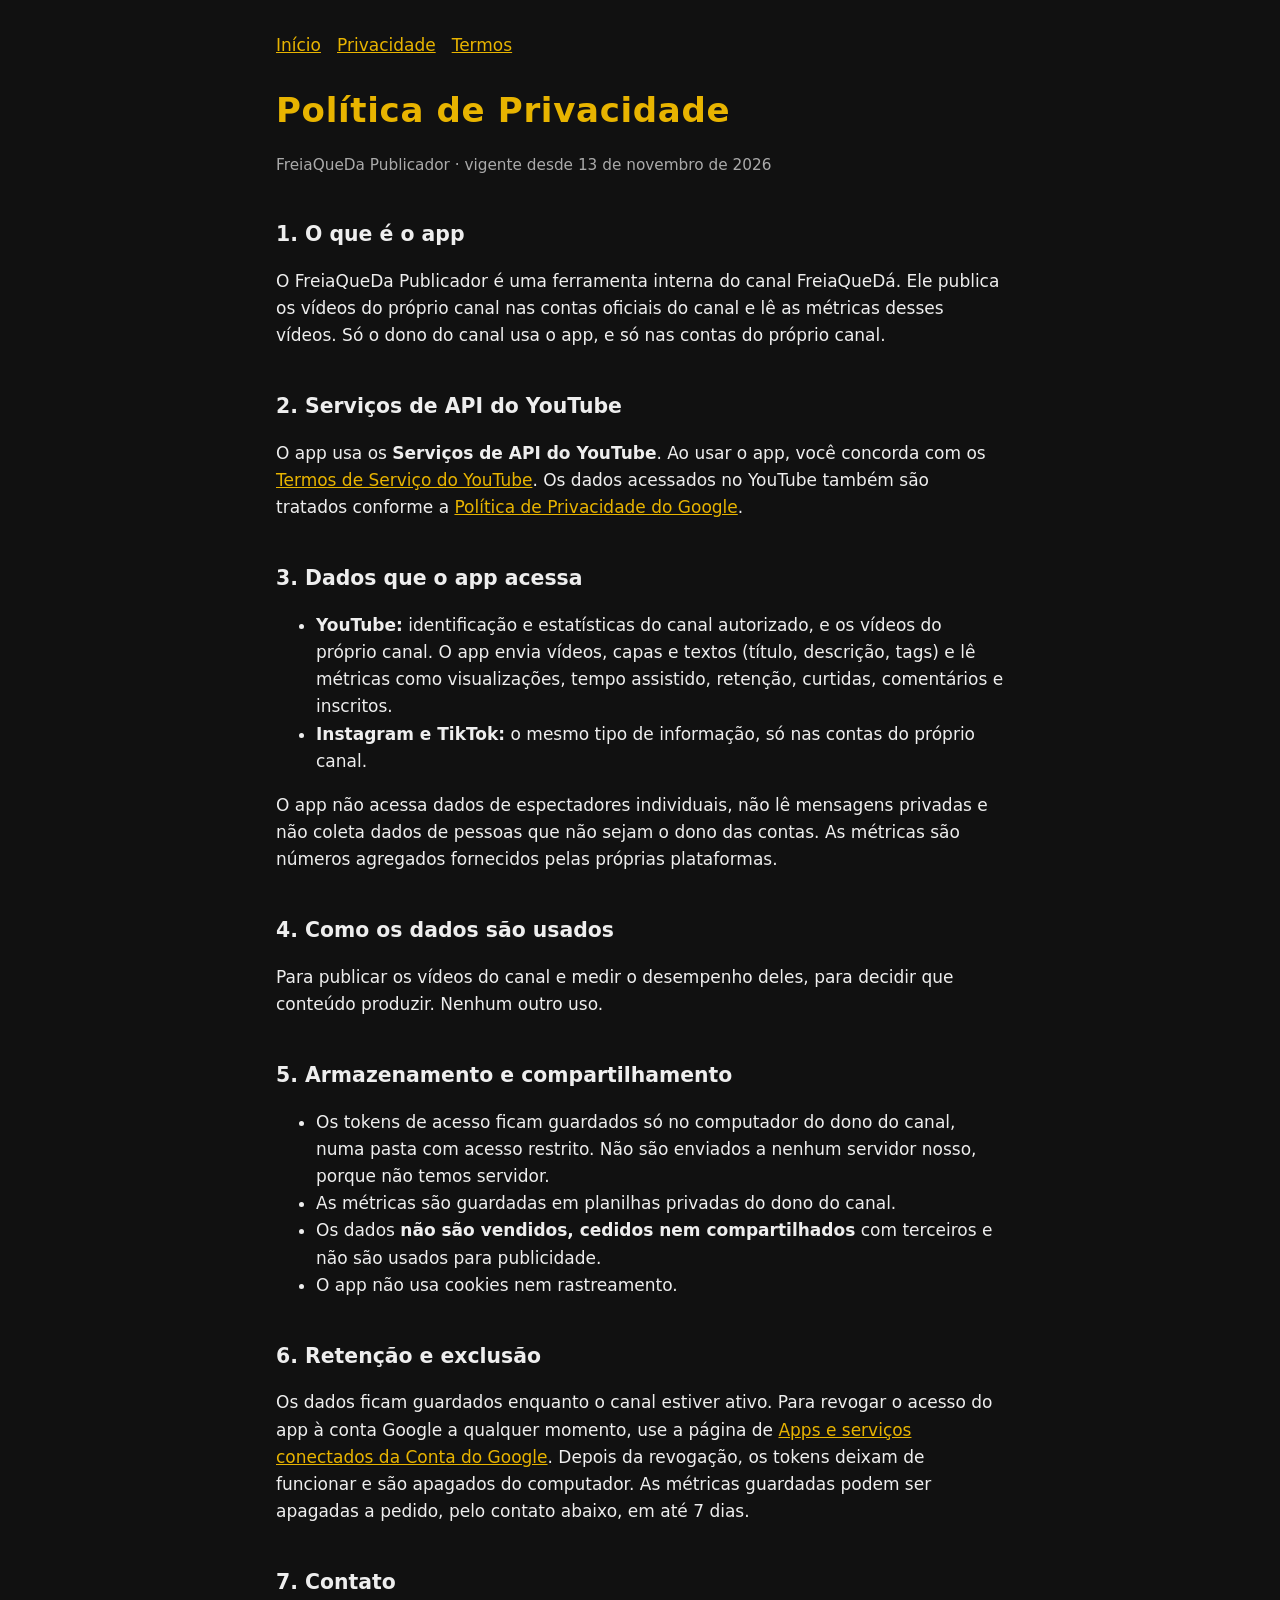
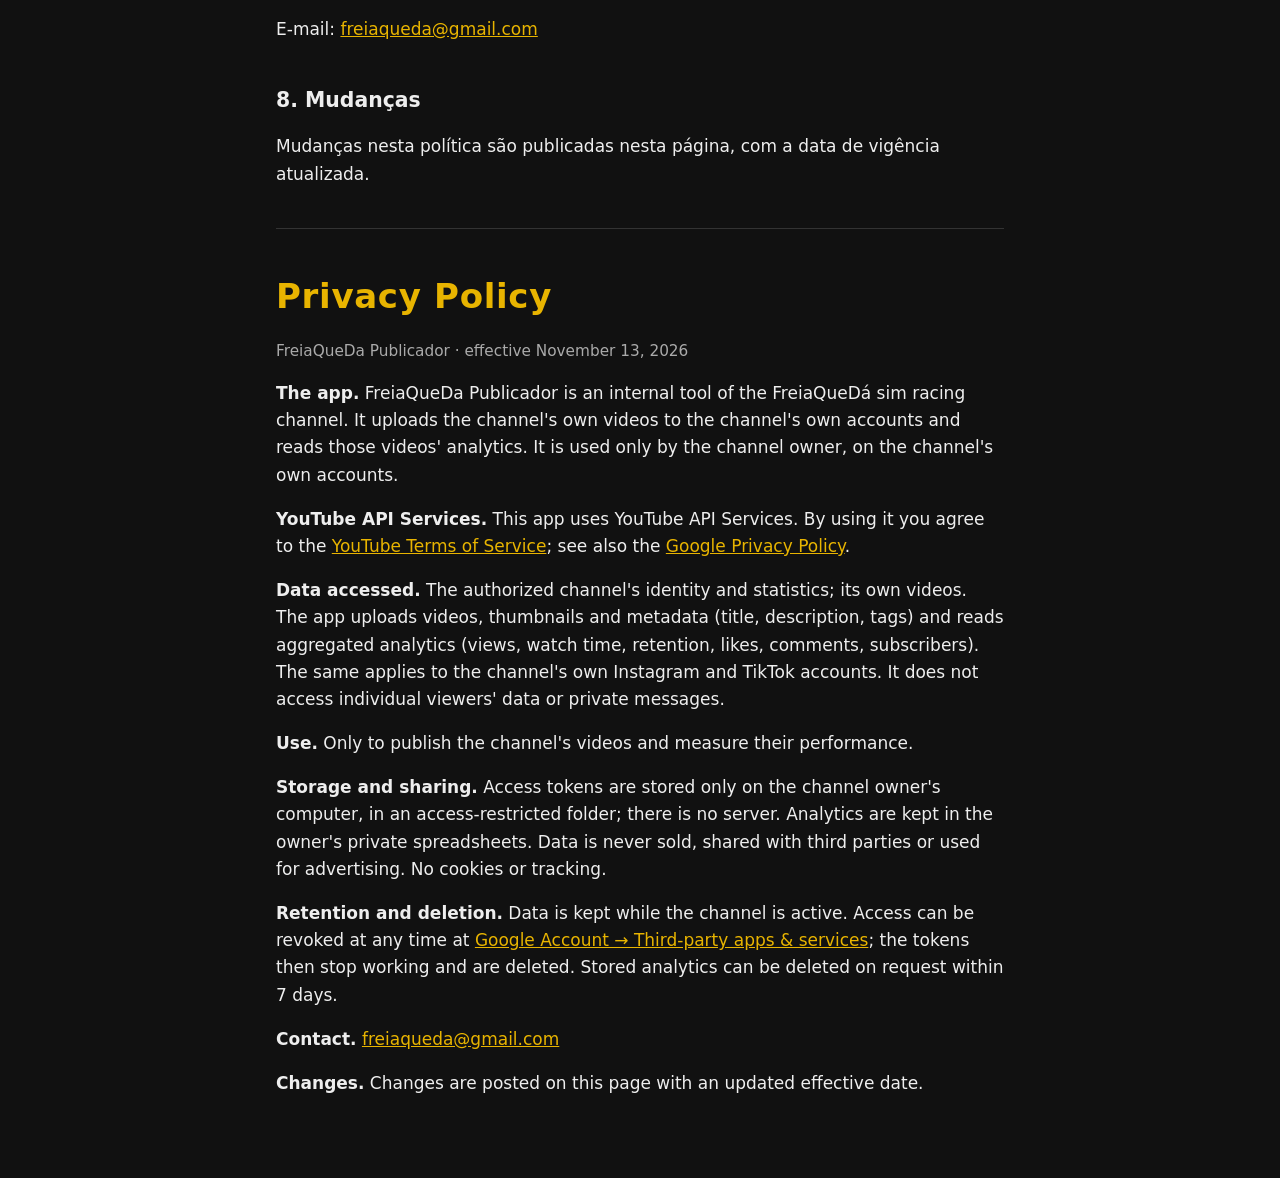
==== privacidade.html @ 6fde630b "site: inicio, privacidade e termos" ====
<!doctype html>
<html lang="pt-BR">
<head>
<meta charset="utf-8">
<meta name="viewport" content="width=device-width, initial-scale=1">
<title>Política de Privacidade · FreiaQueDá</title>
<link rel="stylesheet" href="estilo.css">
</head>
<body>
<main>
<nav><a href="index.html">Início</a><a href="privacidade.html">Privacidade</a><a href="termos.html">Termos</a></nav>
<h1>Política de Privacidade</h1>
<p class="data">FreiaQueDa Publicador · vigente desde 13 de novembro de 2026</p>

<h2>1. O que é o app</h2>
<p>O FreiaQueDa Publicador é uma ferramenta interna do canal FreiaQueDá. Ele publica os vídeos do próprio
canal nas contas oficiais do canal e lê as métricas desses vídeos. Só o dono do canal usa o app, e só nas
contas do próprio canal.</p>

<h2>2. Serviços de API do YouTube</h2>
<p>O app usa os <strong>Serviços de API do YouTube</strong>. Ao usar o app, você concorda com os
<a href="https://www.youtube.com/t/terms">Termos de Serviço do YouTube</a>. Os dados acessados no YouTube
também são tratados conforme a <a href="https://policies.google.com/privacy">Política de Privacidade do Google</a>.</p>

<h2>3. Dados que o app acessa</h2>
<ul>
<li><strong>YouTube:</strong> identificação e estatísticas do canal autorizado, e os vídeos do próprio canal.
O app envia vídeos, capas e textos (título, descrição, tags) e lê métricas como visualizações, tempo
assistido, retenção, curtidas, comentários e inscritos.</li>
<li><strong>Instagram e TikTok:</strong> o mesmo tipo de informação, só nas contas do próprio canal.</li>
</ul>
<p>O app não acessa dados de espectadores individuais, não lê mensagens privadas e não coleta dados de
pessoas que não sejam o dono das contas. As métricas são números agregados fornecidos pelas próprias
plataformas.</p>

<h2>4. Como os dados são usados</h2>
<p>Para publicar os vídeos do canal e medir o desempenho deles, para decidir que conteúdo produzir.
Nenhum outro uso.</p>

<h2>5. Armazenamento e compartilhamento</h2>
<ul>
<li>Os tokens de acesso ficam guardados só no computador do dono do canal, numa pasta com acesso
restrito. Não são enviados a nenhum servidor nosso, porque não temos servidor.</li>
<li>As métricas são guardadas em planilhas privadas do dono do canal.</li>
<li>Os dados <strong>não são vendidos, cedidos nem compartilhados</strong> com terceiros e não são usados
para publicidade.</li>
<li>O app não usa cookies nem rastreamento.</li>
</ul>

<h2>6. Retenção e exclusão</h2>
<p>Os dados ficam guardados enquanto o canal estiver ativo. Para revogar o acesso do app à conta Google a
qualquer momento, use a página de
<a href="https://myaccount.google.com/connections">Apps e serviços conectados da Conta do Google</a>.
Depois da revogação, os tokens deixam de funcionar e são apagados do computador. As métricas guardadas
podem ser apagadas a pedido, pelo contato abaixo, em até 7 dias.</p>

<h2>7. Contato</h2>
<p>E-mail: <a href="mailto:freiaqueda@gmail.com">freiaqueda@gmail.com</a></p>

<h2>8. Mudanças</h2>
<p>Mudanças nesta política são publicadas nesta página, com a data de vigência atualizada.</p>

<hr>
<section id="en" lang="en">
<h1>Privacy Policy</h1>
<p class="data">FreiaQueDa Publicador · effective November 13, 2026</p>
<p><strong>The app.</strong> FreiaQueDa Publicador is an internal tool of the FreiaQueDá sim racing channel.
It uploads the channel's own videos to the channel's own accounts and reads those videos' analytics. It
is used only by the channel owner, on the channel's own accounts.</p>
<p><strong>YouTube API Services.</strong> This app uses YouTube API Services. By using it you agree to the
<a href="https://www.youtube.com/t/terms">YouTube Terms of Service</a>; see also the
<a href="https://policies.google.com/privacy">Google Privacy Policy</a>.</p>
<p><strong>Data accessed.</strong> The authorized channel's identity and statistics; its own videos. The app
uploads videos, thumbnails and metadata (title, description, tags) and reads aggregated analytics (views,
watch time, retention, likes, comments, subscribers). The same applies to the channel's own Instagram and
TikTok accounts. It does not access individual viewers' data or private messages.</p>
<p><strong>Use.</strong> Only to publish the channel's videos and measure their performance.</p>
<p><strong>Storage and sharing.</strong> Access tokens are stored only on the channel owner's computer, in an
access-restricted folder; there is no server. Analytics are kept in the owner's private spreadsheets.
Data is never sold, shared with third parties or used for advertising. No cookies or tracking.</p>
<p><strong>Retention and deletion.</strong> Data is kept while the channel is active. Access can be revoked at
any time at <a href="https://myaccount.google.com/connections">Google Account → Third-party apps &amp; services</a>;
the tokens then stop working and are deleted. Stored analytics can be deleted on request within 7 days.</p>
<p><strong>Contact.</strong> <a href="mailto:freiaqueda@gmail.com">freiaqueda@gmail.com</a></p>
<p><strong>Changes.</strong> Changes are posted on this page with an updated effective date.</p>
</section>
</main>
</body>
</html>
---- estilo.css ----
:root { --fundo: #111; --texto: #eee; --suave: #aaa; --destaque: #e8b400; }
* { box-sizing: border-box; }
body { margin: 0; background: var(--fundo); color: var(--texto); font: 17px/1.6 system-ui, sans-serif; }
main { max-width: 760px; margin: 0 auto; padding: 32px 16px 64px; }
h1 { font-size: 2em; margin: 0 0 4px; color: var(--destaque); letter-spacing: .02em; }
h2 { font-size: 1.2em; margin-top: 2em; }
a { color: var(--destaque); }
.data, footer { color: var(--suave); font-size: .9em; }
nav { margin: 0 0 24px; display: flex; gap: 16px; flex-wrap: wrap; }
hr { border: 0; border-top: 1px solid #333; margin: 40px 0; }
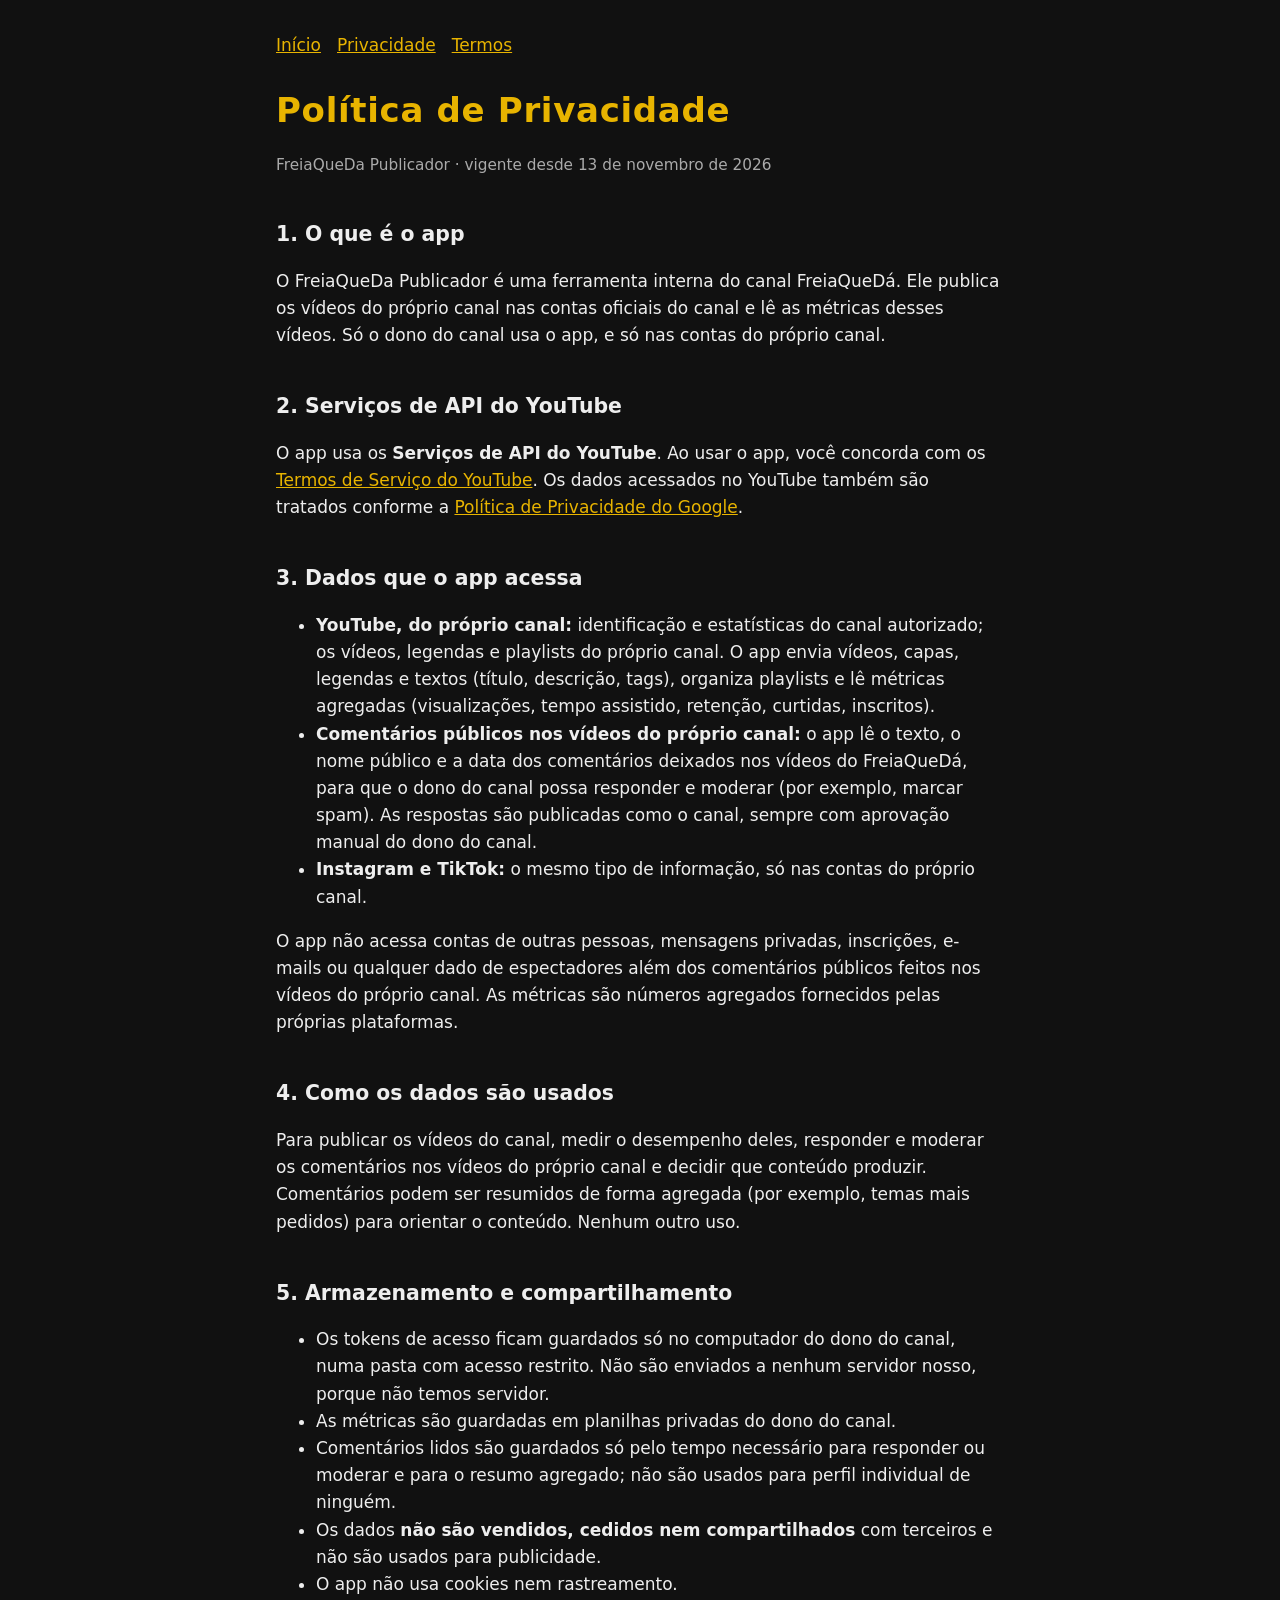
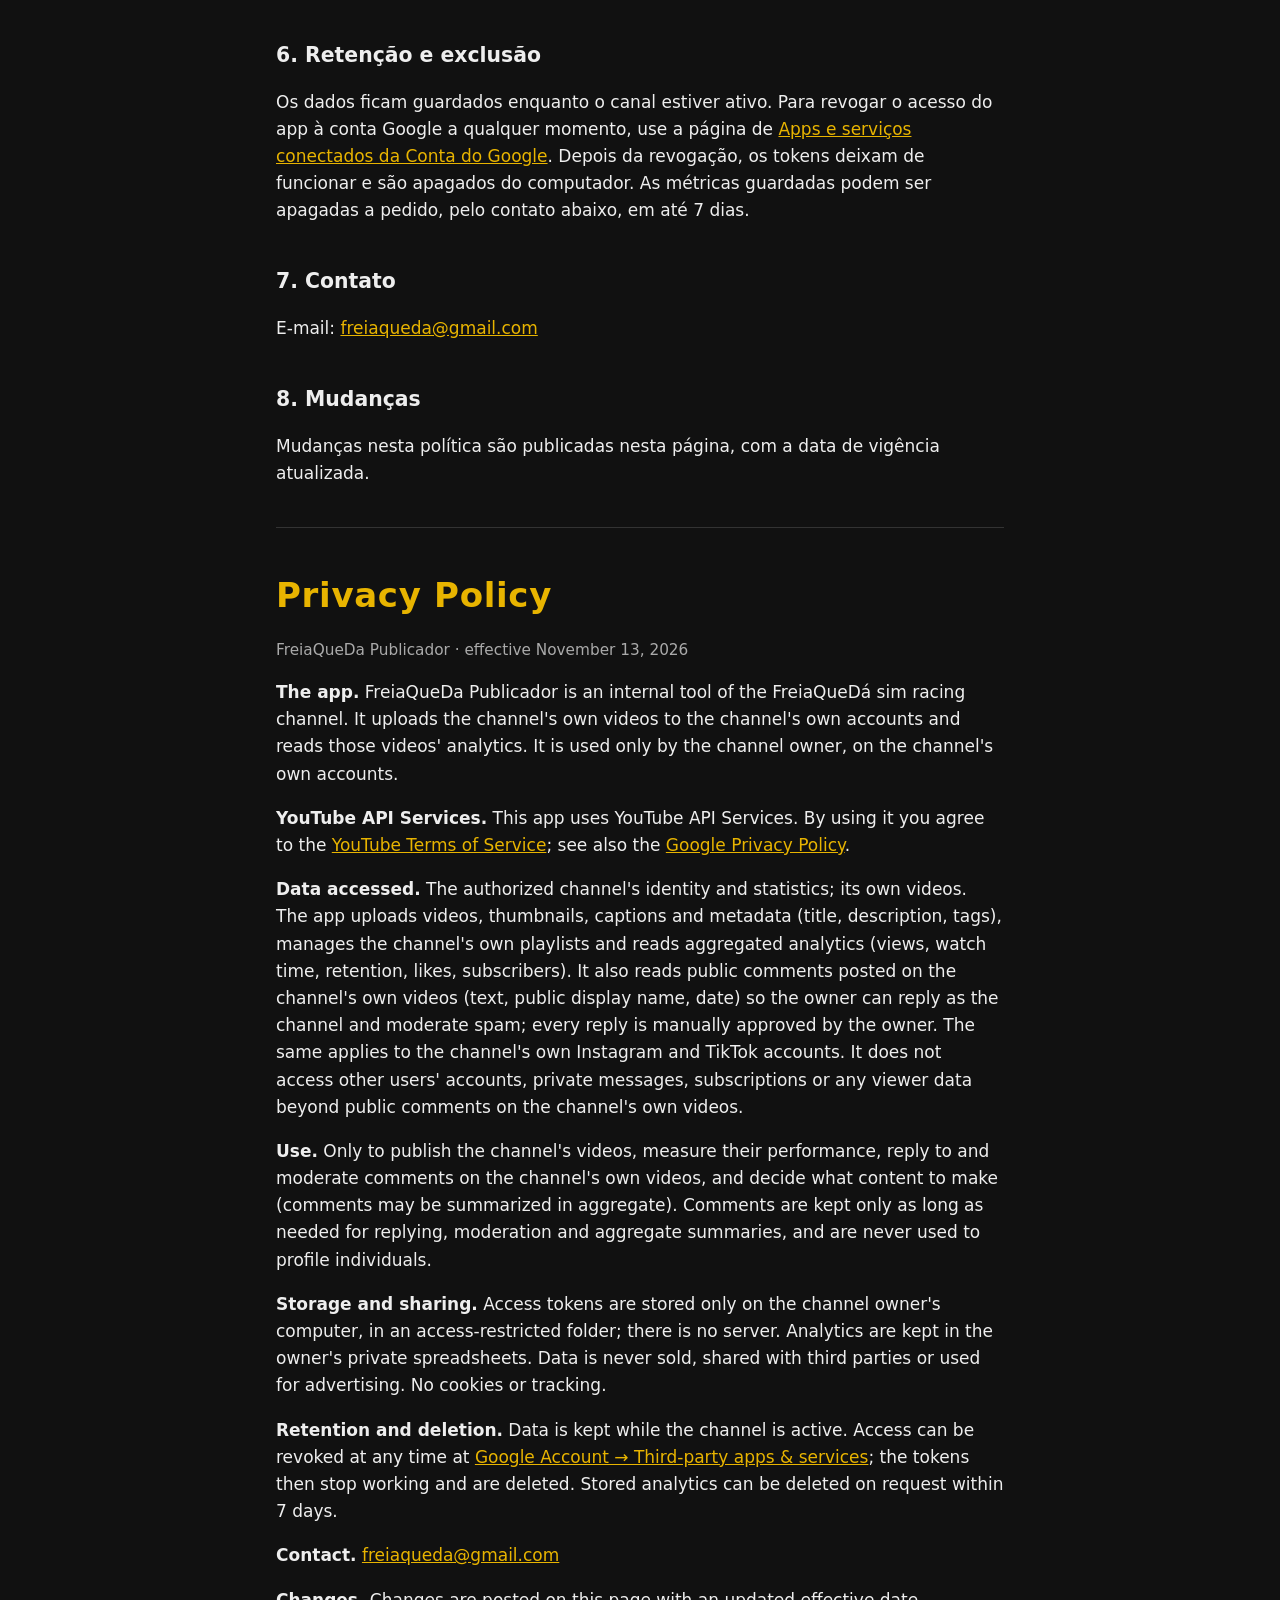
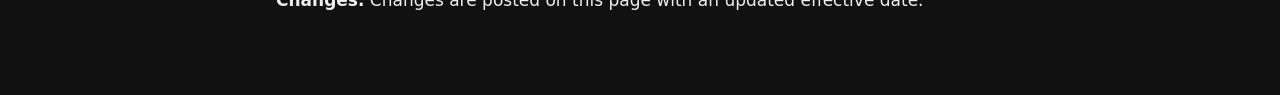
==== commit 1a96baf5: "privacidade: comentarios, legendas e playlists do proprio canal" ====
--- a/privacidade.html
+++ b/privacidade.html
@@ -1,89 +1,101 @@
-<!doctype html>
-<html lang="pt-BR">
-<head>
-<meta charset="utf-8">
-<meta name="viewport" content="width=device-width, initial-scale=1">
-<title>Política de Privacidade · FreiaQueDá</title>
-<link rel="stylesheet" href="estilo.css">
-</head>
-<body>
-<main>
-<nav><a href="index.html">Início</a><a href="privacidade.html">Privacidade</a><a href="termos.html">Termos</a></nav>
-<h1>Política de Privacidade</h1>
-<p class="data">FreiaQueDa Publicador · vigente desde 13 de novembro de 2026</p>
-
-<h2>1. O que é o app</h2>
-<p>O FreiaQueDa Publicador é uma ferramenta interna do canal FreiaQueDá. Ele publica os vídeos do próprio
-canal nas contas oficiais do canal e lê as métricas desses vídeos. Só o dono do canal usa o app, e só nas
-contas do próprio canal.</p>
-
-<h2>2. Serviços de API do YouTube</h2>
-<p>O app usa os <strong>Serviços de API do YouTube</strong>. Ao usar o app, você concorda com os
-<a href="https://www.youtube.com/t/terms">Termos de Serviço do YouTube</a>. Os dados acessados no YouTube
-também são tratados conforme a <a href="https://policies.google.com/privacy">Política de Privacidade do Google</a>.</p>
-
-<h2>3. Dados que o app acessa</h2>
-<ul>
-<li><strong>YouTube:</strong> identificação e estatísticas do canal autorizado, e os vídeos do próprio canal.
-O app envia vídeos, capas e textos (título, descrição, tags) e lê métricas como visualizações, tempo
-assistido, retenção, curtidas, comentários e inscritos.</li>
-<li><strong>Instagram e TikTok:</strong> o mesmo tipo de informação, só nas contas do próprio canal.</li>
-</ul>
-<p>O app não acessa dados de espectadores individuais, não lê mensagens privadas e não coleta dados de
-pessoas que não sejam o dono das contas. As métricas são números agregados fornecidos pelas próprias
-plataformas.</p>
-
-<h2>4. Como os dados são usados</h2>
-<p>Para publicar os vídeos do canal e medir o desempenho deles, para decidir que conteúdo produzir.
-Nenhum outro uso.</p>
-
-<h2>5. Armazenamento e compartilhamento</h2>
-<ul>
-<li>Os tokens de acesso ficam guardados só no computador do dono do canal, numa pasta com acesso
-restrito. Não são enviados a nenhum servidor nosso, porque não temos servidor.</li>
-<li>As métricas são guardadas em planilhas privadas do dono do canal.</li>
-<li>Os dados <strong>não são vendidos, cedidos nem compartilhados</strong> com terceiros e não são usados
-para publicidade.</li>
-<li>O app não usa cookies nem rastreamento.</li>
-</ul>
-
-<h2>6. Retenção e exclusão</h2>
-<p>Os dados ficam guardados enquanto o canal estiver ativo. Para revogar o acesso do app à conta Google a
-qualquer momento, use a página de
-<a href="https://myaccount.google.com/connections">Apps e serviços conectados da Conta do Google</a>.
-Depois da revogação, os tokens deixam de funcionar e são apagados do computador. As métricas guardadas
-podem ser apagadas a pedido, pelo contato abaixo, em até 7 dias.</p>
-
-<h2>7. Contato</h2>
-<p>E-mail: <a href="mailto:freiaqueda@gmail.com">freiaqueda@gmail.com</a></p>
-
-<h2>8. Mudanças</h2>
-<p>Mudanças nesta política são publicadas nesta página, com a data de vigência atualizada.</p>
-
-<hr>
-<section id="en" lang="en">
-<h1>Privacy Policy</h1>
-<p class="data">FreiaQueDa Publicador · effective November 13, 2026</p>
-<p><strong>The app.</strong> FreiaQueDa Publicador is an internal tool of the FreiaQueDá sim racing channel.
-It uploads the channel's own videos to the channel's own accounts and reads those videos' analytics. It
-is used only by the channel owner, on the channel's own accounts.</p>
-<p><strong>YouTube API Services.</strong> This app uses YouTube API Services. By using it you agree to the
-<a href="https://www.youtube.com/t/terms">YouTube Terms of Service</a>; see also the
-<a href="https://policies.google.com/privacy">Google Privacy Policy</a>.</p>
-<p><strong>Data accessed.</strong> The authorized channel's identity and statistics; its own videos. The app
-uploads videos, thumbnails and metadata (title, description, tags) and reads aggregated analytics (views,
-watch time, retention, likes, comments, subscribers). The same applies to the channel's own Instagram and
-TikTok accounts. It does not access individual viewers' data or private messages.</p>
-<p><strong>Use.</strong> Only to publish the channel's videos and measure their performance.</p>
-<p><strong>Storage and sharing.</strong> Access tokens are stored only on the channel owner's computer, in an
-access-restricted folder; there is no server. Analytics are kept in the owner's private spreadsheets.
-Data is never sold, shared with third parties or used for advertising. No cookies or tracking.</p>
-<p><strong>Retention and deletion.</strong> Data is kept while the channel is active. Access can be revoked at
-any time at <a href="https://myaccount.google.com/connections">Google Account → Third-party apps &amp; services</a>;
-the tokens then stop working and are deleted. Stored analytics can be deleted on request within 7 days.</p>
-<p><strong>Contact.</strong> <a href="mailto:freiaqueda@gmail.com">freiaqueda@gmail.com</a></p>
-<p><strong>Changes.</strong> Changes are posted on this page with an updated effective date.</p>
-</section>
-</main>
-</body>
-</html>
+<!doctype html>
+<html lang="pt-BR">
+<head>
+<meta charset="utf-8">
+<meta name="viewport" content="width=device-width, initial-scale=1">
+<title>Política de Privacidade · FreiaQueDá</title>
+<link rel="stylesheet" href="estilo.css">
+</head>
+<body>
+<main>
+<nav><a href="index.html">Início</a><a href="privacidade.html">Privacidade</a><a href="termos.html">Termos</a></nav>
+<h1>Política de Privacidade</h1>
+<p class="data">FreiaQueDa Publicador · vigente desde 13 de novembro de 2026</p>
+
+<h2>1. O que é o app</h2>
+<p>O FreiaQueDa Publicador é uma ferramenta interna do canal FreiaQueDá. Ele publica os vídeos do próprio
+canal nas contas oficiais do canal e lê as métricas desses vídeos. Só o dono do canal usa o app, e só nas
+contas do próprio canal.</p>
+
+<h2>2. Serviços de API do YouTube</h2>
+<p>O app usa os <strong>Serviços de API do YouTube</strong>. Ao usar o app, você concorda com os
+<a href="https://www.youtube.com/t/terms">Termos de Serviço do YouTube</a>. Os dados acessados no YouTube
+também são tratados conforme a <a href="https://policies.google.com/privacy">Política de Privacidade do Google</a>.</p>
+
+<h2>3. Dados que o app acessa</h2>
+<ul>
+<li><strong>YouTube, do próprio canal:</strong> identificação e estatísticas do canal autorizado; os vídeos, legendas e
+playlists do próprio canal. O app envia vídeos, capas, legendas e textos (título, descrição, tags), organiza playlists e
+lê métricas agregadas (visualizações, tempo assistido, retenção, curtidas, inscritos).</li>
+<li><strong>Comentários públicos nos vídeos do próprio canal:</strong> o app lê o texto, o nome público e a data dos
+comentários deixados nos vídeos do FreiaQueDá, para que o dono do canal possa responder e moderar (por exemplo, marcar
+spam). As respostas são publicadas como o canal, sempre com aprovação manual do dono do canal.</li>
+<li><strong>Instagram e TikTok:</strong> o mesmo tipo de informação, só nas contas do próprio canal.</li>
+</ul>
+<p>O app não acessa contas de outras pessoas, mensagens privadas, inscrições, e-mails ou qualquer dado de espectadores
+além dos comentários públicos feitos nos vídeos do próprio canal. As métricas são números agregados fornecidos pelas
+próprias plataformas.</p>
+
+<h2>4. Como os dados são usados</h2>
+<p>Para publicar os vídeos do canal, medir o desempenho deles, responder e moderar os comentários nos vídeos do
+próprio canal e decidir que conteúdo produzir. Comentários podem ser resumidos de forma agregada (por exemplo, temas
+mais pedidos) para orientar o conteúdo. Nenhum outro uso.</p>
+
+<h2>5. Armazenamento e compartilhamento</h2>
+<ul>
+<li>Os tokens de acesso ficam guardados só no computador do dono do canal, numa pasta com acesso
+restrito. Não são enviados a nenhum servidor nosso, porque não temos servidor.</li>
+<li>As métricas são guardadas em planilhas privadas do dono do canal.</li>
+<li>Comentários lidos são guardados só pelo tempo necessário para responder ou moderar e para o resumo agregado; não
+são usados para perfil individual de ninguém.</li>
+<li>Os dados <strong>não são vendidos, cedidos nem compartilhados</strong> com terceiros e não são usados
+para publicidade.</li>
+<li>O app não usa cookies nem rastreamento.</li>
+</ul>
+
+<h2>6. Retenção e exclusão</h2>
+<p>Os dados ficam guardados enquanto o canal estiver ativo. Para revogar o acesso do app à conta Google a
+qualquer momento, use a página de
+<a href="https://myaccount.google.com/connections">Apps e serviços conectados da Conta do Google</a>.
+Depois da revogação, os tokens deixam de funcionar e são apagados do computador. As métricas guardadas
+podem ser apagadas a pedido, pelo contato abaixo, em até 7 dias.</p>
+
+<h2>7. Contato</h2>
+<p>E-mail: <a href="mailto:freiaqueda@gmail.com">freiaqueda@gmail.com</a></p>
+
+<h2>8. Mudanças</h2>
+<p>Mudanças nesta política são publicadas nesta página, com a data de vigência atualizada.</p>
+
+<hr>
+<section id="en" lang="en">
+<h1>Privacy Policy</h1>
+<p class="data">FreiaQueDa Publicador · effective November 13, 2026</p>
+<p><strong>The app.</strong> FreiaQueDa Publicador is an internal tool of the FreiaQueDá sim racing channel.
+It uploads the channel's own videos to the channel's own accounts and reads those videos' analytics. It
+is used only by the channel owner, on the channel's own accounts.</p>
+<p><strong>YouTube API Services.</strong> This app uses YouTube API Services. By using it you agree to the
+<a href="https://www.youtube.com/t/terms">YouTube Terms of Service</a>; see also the
+<a href="https://policies.google.com/privacy">Google Privacy Policy</a>.</p>
+<p><strong>Data accessed.</strong> The authorized channel's identity and statistics; its own videos. The app
+uploads videos, thumbnails, captions and metadata (title, description, tags), manages the channel's own playlists and
+reads aggregated analytics (views, watch time, retention, likes, subscribers). It also reads public comments posted on
+the channel's own videos (text, public display name, date) so the owner can reply as the channel and moderate spam;
+every reply is manually approved by the owner. The same applies to the channel's own Instagram and TikTok accounts. It
+does not access other users' accounts, private messages, subscriptions or any viewer data beyond public comments on the
+channel's own videos.</p>
+<p><strong>Use.</strong> Only to publish the channel's videos, measure their performance, reply to and moderate
+comments on the channel's own videos, and decide what content to make (comments may be summarized in aggregate).
+Comments are kept only as long as needed for replying, moderation and aggregate summaries, and are never used to
+profile individuals.</p>
+<p><strong>Storage and sharing.</strong> Access tokens are stored only on the channel owner's computer, in an
+access-restricted folder; there is no server. Analytics are kept in the owner's private spreadsheets.
+Data is never sold, shared with third parties or used for advertising. No cookies or tracking.</p>
+<p><strong>Retention and deletion.</strong> Data is kept while the channel is active. Access can be revoked at
+any time at <a href="https://myaccount.google.com/connections">Google Account → Third-party apps &amp; services</a>;
+the tokens then stop working and are deleted. Stored analytics can be deleted on request within 7 days.</p>
+<p><strong>Contact.</strong> <a href="mailto:freiaqueda@gmail.com">freiaqueda@gmail.com</a></p>
+<p><strong>Changes.</strong> Changes are posted on this page with an updated effective date.</p>
+</section>
+</main>
+</body>
+</html>
--- a/estilo.css
+++ b/estilo.css
@@ -8,3 +8,6 @@
 .data, footer { color: var(--suave); font-size: .9em; }
 nav { margin: 0 0 24px; display: flex; gap: 16px; flex-wrap: wrap; }
 hr { border: 0; border-top: 1px solid #333; margin: 40px 0; }
+.yt { border: 2px solid #ff0033; border-radius: 12px; padding: 4px 20px 12px; margin: 28px 0; }
+.yt h2 { color: #ff4d6a; }
+.links { font-weight: 600; font-size: 1.05em; }
